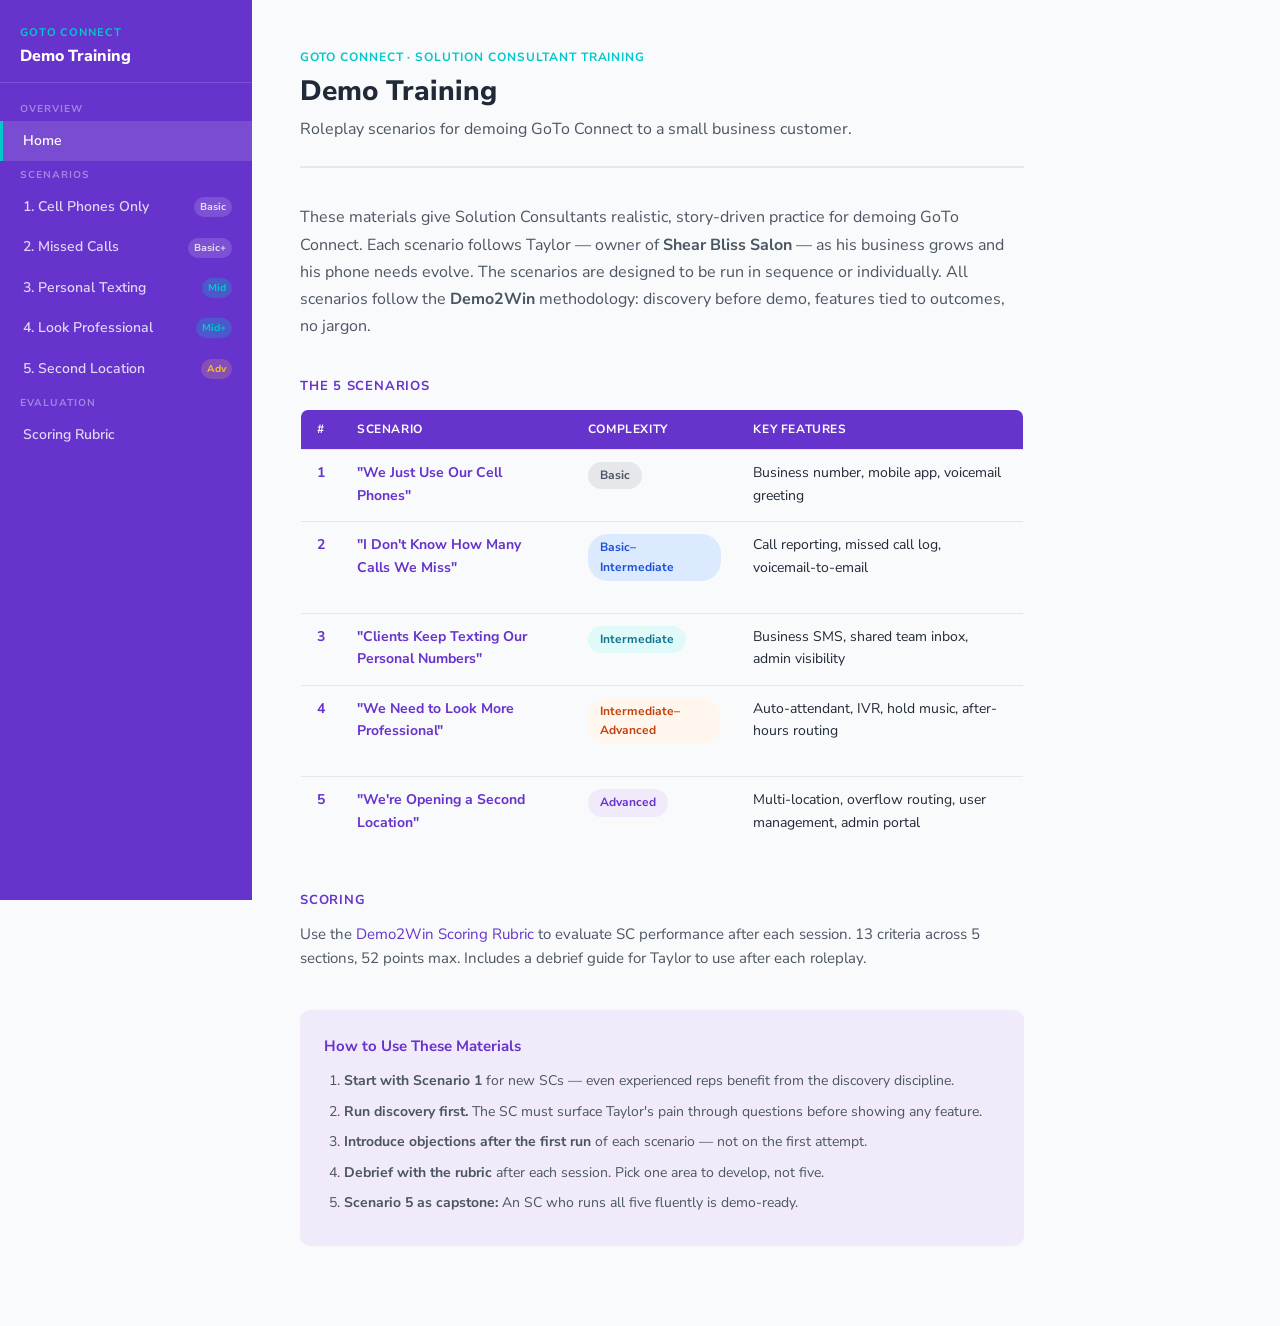
==== index.html @ 27333e6b "feat: build GitHub Pages site with all 5 scenarios and scoring rubric Pure static multi-page site: 7" ====
<!DOCTYPE html>
<html lang="en">
<head>
  <meta charset="UTF-8">
  <meta name="viewport" content="width=device-width, initial-scale=1.0">
  <title>Shear Bliss Demo Training</title>
  <link rel="icon" href="data:image/svg+xml,<svg xmlns='http://www.w3.org/2000/svg' viewBox='0 0 100 100'><text y='.9em' font-size='90'>✂️</text></svg>">
  <link rel="stylesheet" href="css/styles.css">
</head>
<body>
<div class="site-wrapper">

  <!-- SIDEBAR NAV — update in all 7 HTML files when changing -->
  <nav class="sidebar">
    <div class="sidebar-header">
      <div class="sidebar-logo">GoTo Connect</div>
      <div class="sidebar-title">Demo Training</div>
    </div>
    <div class="sidebar-nav">
      <span class="nav-section-label">Overview</span>
      <a href="index.html" class="nav-link active">Home</a>

      <span class="nav-section-label">Scenarios</span>
      <a href="scenario-1.html" class="nav-link">
        1. Cell Phones Only
        <span class="nav-badge badge-basic">Basic</span>
      </a>
      <a href="scenario-2.html" class="nav-link">
        2. Missed Calls
        <span class="nav-badge badge-basic">Basic+</span>
      </a>
      <a href="scenario-3.html" class="nav-link">
        3. Personal Texting
        <span class="nav-badge badge-intermediate">Mid</span>
      </a>
      <a href="scenario-4.html" class="nav-link">
        4. Look Professional
        <span class="nav-badge badge-intermediate">Mid+</span>
      </a>
      <a href="scenario-5.html" class="nav-link">
        5. Second Location
        <span class="nav-badge badge-advanced">Adv</span>
      </a>

      <span class="nav-section-label">Evaluation</span>
      <a href="rubric.html" class="nav-link">Scoring Rubric</a>
    </div>
  </nav>
  <!-- END SIDEBAR NAV -->

  <main class="main-content">
    <div class="page">

      <div class="page-header">
        <div class="page-eyebrow">GoTo Connect · Solution Consultant Training</div>
        <h1 class="page-title">Demo Training</h1>
        <p class="page-subtitle">Roleplay scenarios for demoing GoTo Connect to a small business customer.</p>
      </div>

      <p class="home-intro">
        These materials give Solution Consultants realistic, story-driven practice for demoing GoTo Connect.
        Each scenario follows Taylor — owner of <strong>Shear Bliss Salon</strong> — as his business grows and
        his phone needs evolve. The scenarios are designed to be run in sequence or individually.
        All scenarios follow the <strong>Demo2Win</strong> methodology: discovery before demo, features tied to outcomes,
        no jargon.
      </p>

      <div class="section">
        <div class="section-title">The 5 Scenarios</div>
        <table class="scenario-overview-table">
          <thead>
            <tr>
              <th>#</th>
              <th>Scenario</th>
              <th>Complexity</th>
              <th>Key Features</th>
            </tr>
          </thead>
          <tbody>
            <tr>
              <td><a href="scenario-1.html">1</a></td>
              <td><a href="scenario-1.html">"We Just Use Our Cell Phones"</a></td>
              <td><span class="complexity-badge complexity-basic">Basic</span></td>
              <td>Business number, mobile app, voicemail greeting</td>
            </tr>
            <tr>
              <td><a href="scenario-2.html">2</a></td>
              <td><a href="scenario-2.html">"I Don't Know How Many Calls We Miss"</a></td>
              <td><span class="complexity-badge complexity-basic-int">Basic–Intermediate</span></td>
              <td>Call reporting, missed call log, voicemail-to-email</td>
            </tr>
            <tr>
              <td><a href="scenario-3.html">3</a></td>
              <td><a href="scenario-3.html">"Clients Keep Texting Our Personal Numbers"</a></td>
              <td><span class="complexity-badge complexity-intermediate">Intermediate</span></td>
              <td>Business SMS, shared team inbox, admin visibility</td>
            </tr>
            <tr>
              <td><a href="scenario-4.html">4</a></td>
              <td><a href="scenario-4.html">"We Need to Look More Professional"</a></td>
              <td><span class="complexity-badge complexity-intermediate-adv">Intermediate–Advanced</span></td>
              <td>Auto-attendant, IVR, hold music, after-hours routing</td>
            </tr>
            <tr>
              <td><a href="scenario-5.html">5</a></td>
              <td><a href="scenario-5.html">"We're Opening a Second Location"</a></td>
              <td><span class="complexity-badge complexity-advanced">Advanced</span></td>
              <td>Multi-location, overflow routing, user management, admin portal</td>
            </tr>
          </tbody>
        </table>
      </div>

      <div class="section">
        <div class="section-title">Scoring</div>
        <p>
          Use the <a href="rubric.html">Demo2Win Scoring Rubric</a> to evaluate SC performance after each session.
          13 criteria across 5 sections, 52 points max. Includes a debrief guide for Taylor to use after each roleplay.
        </p>
      </div>

      <div class="how-to-use">
        <h3>How to Use These Materials</h3>
        <ol>
          <li><strong>Start with Scenario 1</strong> for new SCs — even experienced reps benefit from the discovery discipline.</li>
          <li><strong>Run discovery first.</strong> The SC must surface Taylor's pain through questions before showing any feature.</li>
          <li><strong>Introduce objections after the first run</strong> of each scenario — not on the first attempt.</li>
          <li><strong>Debrief with the rubric</strong> after each session. Pick one area to develop, not five.</li>
          <li><strong>Scenario 5 as capstone:</strong> An SC who runs all five fluently is demo-ready.</li>
        </ol>
      </div>

    </div>
  </main>
</div>
</body>
</html>
---- css/styles.css ----
/* ============================================================
   GoTo Connect Demo Training Site
   Brand: Purple #6633CC, Teal #00C8CB, Nunito Sans
   ============================================================ */

@import url('https://fonts.googleapis.com/css2?family=Nunito+Sans:wght@400;600;700;800&display=swap');

/* ── Variables ────────────────────────────────────────────── */
:root {
  --purple: #6633CC;
  --purple-dark: #4f22a8;
  --purple-light: #f0eafa;
  --teal: #00C8CB;
  --teal-light: #e0fafa;
  --gray-50: #f9fafb;
  --gray-100: #f3f4f6;
  --gray-200: #e5e7eb;
  --gray-400: #9ca3af;
  --gray-600: #4b5563;
  --gray-800: #1f2937;
  --white: #ffffff;
  --sidebar-width: 252px;
  --font: 'Nunito Sans', system-ui, sans-serif;
}

/* ── Reset ────────────────────────────────────────────────── */
*, *::before, *::after { box-sizing: border-box; margin: 0; padding: 0; }
html { font-size: 16px; }
body {
  font-family: var(--font);
  color: var(--gray-800);
  background: var(--gray-50);
  line-height: 1.6;
}
a { color: var(--purple); text-decoration: none; }
a:hover { text-decoration: underline; }

/* ── Layout ───────────────────────────────────────────────── */
.site-wrapper {
  display: flex;
  min-height: 100vh;
}

/* ── Sidebar ──────────────────────────────────────────────── */
.sidebar {
  width: var(--sidebar-width);
  min-width: var(--sidebar-width);
  background: var(--purple);
  display: flex;
  flex-direction: column;
  position: fixed;
  top: 0;
  left: 0;
  height: 100vh;
  overflow-y: auto;
  z-index: 100;
}

.sidebar-header {
  padding: 24px 20px 16px;
  border-bottom: 1px solid rgba(255,255,255,0.15);
}

.sidebar-logo {
  font-size: 11px;
  font-weight: 700;
  letter-spacing: 0.08em;
  text-transform: uppercase;
  color: var(--teal);
  margin-bottom: 4px;
}

.sidebar-title {
  font-size: 16px;
  font-weight: 800;
  color: var(--white);
  line-height: 1.3;
}

.sidebar-nav {
  padding: 12px 0;
  flex: 1;
}

.nav-section-label {
  font-size: 10px;
  font-weight: 700;
  letter-spacing: 0.1em;
  text-transform: uppercase;
  color: rgba(255,255,255,0.4);
  padding: 16px 20px 6px;
}

.nav-link {
  display: flex;
  align-items: center;
  gap: 10px;
  padding: 9px 20px;
  font-size: 14px;
  font-weight: 600;
  color: rgba(255,255,255,0.8);
  text-decoration: none;
  transition: background 0.15s, color 0.15s;
  border-left: 3px solid transparent;
}

.nav-link:hover {
  background: rgba(255,255,255,0.1);
  color: var(--white);
  text-decoration: none;
}

.nav-link.active {
  background: rgba(255,255,255,0.12);
  color: var(--white);
  border-left-color: var(--teal);
}

.nav-badge {
  font-size: 10px;
  font-weight: 700;
  padding: 2px 6px;
  border-radius: 10px;
  margin-left: auto;
  white-space: nowrap;
}

.badge-basic        { background: rgba(255,255,255,0.15); color: rgba(255,255,255,0.8); }
.badge-intermediate { background: rgba(0,200,203,0.25); color: var(--teal); }
.badge-advanced     { background: rgba(255,200,100,0.2); color: #fbbf24; }

/* ── Main Content ─────────────────────────────────────────── */
.main-content {
  margin-left: var(--sidebar-width);
  flex: 1;
  min-width: 0;
}

.page {
  max-width: 820px;
  padding: 48px 48px 80px;
}

/* ── Page Header ──────────────────────────────────────────── */
.page-header {
  margin-bottom: 36px;
  padding-bottom: 24px;
  border-bottom: 2px solid var(--gray-200);
}

.page-eyebrow {
  font-size: 12px;
  font-weight: 700;
  letter-spacing: 0.08em;
  text-transform: uppercase;
  color: var(--teal);
  margin-bottom: 8px;
}

.page-title {
  font-size: 28px;
  font-weight: 800;
  color: var(--gray-800);
  line-height: 1.2;
  margin-bottom: 8px;
}

.page-subtitle {
  font-size: 16px;
  color: var(--gray-600);
}

/* ── Complexity Badge ─────────────────────────────────────── */
.complexity-badge {
  display: inline-block;
  font-size: 12px;
  font-weight: 700;
  padding: 4px 12px;
  border-radius: 20px;
  margin-bottom: 20px;
}

.complexity-basic            { background: var(--gray-200); color: var(--gray-600); }
.complexity-basic-int        { background: #dbeafe; color: #1d4ed8; }
.complexity-intermediate     { background: var(--teal-light); color: #0e7490; }
.complexity-intermediate-adv { background: #fff7ed; color: #c2410c; }
.complexity-advanced         { background: var(--purple-light); color: var(--purple); }

/* ── Section Headings ─────────────────────────────────────── */
.section {
  margin-bottom: 40px;
}

.section-title {
  font-size: 13px;
  font-weight: 700;
  letter-spacing: 0.06em;
  text-transform: uppercase;
  color: var(--purple);
  margin-bottom: 12px;
}

.section p {
  font-size: 15px;
  color: var(--gray-600);
  margin-bottom: 12px;
}

/* ── Customer Profile Table ───────────────────────────────── */
.profile-table {
  width: 100%;
  border-collapse: collapse;
  font-size: 14px;
  border-radius: 8px;
  overflow: hidden;
  border: 1px solid var(--gray-200);
}

.profile-table td {
  padding: 10px 16px;
  border-bottom: 1px solid var(--gray-200);
  vertical-align: top;
}

.profile-table td:first-child {
  font-weight: 700;
  color: var(--gray-600);
  white-space: nowrap;
  width: 180px;
  background: var(--gray-50);
}

.profile-table td:last-child {
  color: var(--gray-800);
}

.profile-table tr:last-child td {
  border-bottom: none;
}

/* ── Pain Points Callout ──────────────────────────────────── */
.trainer-callout {
  background: #fffbeb;
  border-left: 4px solid #f59e0b;
  border-radius: 0 8px 8px 0;
  padding: 16px 20px;
  margin-bottom: 8px;
}

.trainer-callout-label {
  font-size: 11px;
  font-weight: 700;
  letter-spacing: 0.08em;
  text-transform: uppercase;
  color: #b45309;
  margin-bottom: 10px;
}

.trainer-callout ol,
.trainer-callout ul {
  margin-left: 20px;
  font-size: 14px;
  color: var(--gray-800);
}

.trainer-callout li {
  margin-bottom: 6px;
}

/* ── Dialogue / Chat Bubbles ──────────────────────────────── */
.dialogue {
  display: flex;
  flex-direction: column;
  gap: 12px;
}

.dialogue-note {
  font-size: 13px;
  font-style: italic;
  color: var(--gray-400);
  padding: 8px 12px;
  border-left: 3px solid var(--gray-200);
  margin-bottom: 8px;
}

.bubble-row {
  display: flex;
  flex-direction: column;
  max-width: 85%;
}

.bubble-row.sc {
  align-self: flex-start;
  align-items: flex-start;
}

.bubble-row.taylor {
  align-self: flex-end;
  align-items: flex-end;
}

.bubble-speaker {
  font-size: 11px;
  font-weight: 700;
  letter-spacing: 0.05em;
  text-transform: uppercase;
  margin-bottom: 4px;
  color: var(--gray-400);
}

.bubble-row.taylor .bubble-speaker {
  color: var(--purple);
}

.bubble {
  padding: 12px 16px;
  border-radius: 12px;
  font-size: 14px;
  line-height: 1.6;
}

.bubble-row.sc .bubble {
  background: var(--white);
  border: 1px solid var(--gray-200);
  border-radius: 2px 12px 12px 12px;
  color: var(--gray-800);
}

.bubble-row.taylor .bubble {
  background: var(--purple);
  border-radius: 12px 2px 12px 12px;
  color: var(--white);
}

.bubble em {
  opacity: 0.75;
  font-style: italic;
}

.dialogue-divider {
  text-align: center;
  font-size: 12px;
  font-style: italic;
  color: var(--gray-400);
  padding: 8px 0;
  border-top: 1px dashed var(--gray-200);
  border-bottom: 1px dashed var(--gray-200);
  margin: 4px 0;
}

/* ── Features Demoed List ─────────────────────────────────── */
.features-list {
  list-style: none;
  display: flex;
  flex-direction: column;
  gap: 10px;
}

.features-list li {
  display: flex;
  gap: 12px;
  font-size: 14px;
  align-items: flex-start;
}

.features-list li::before {
  content: '✓';
  color: var(--teal);
  font-weight: 800;
  font-size: 15px;
  flex-shrink: 0;
  margin-top: 1px;
}

.features-list strong {
  color: var(--gray-800);
}

.features-list span {
  color: var(--gray-600);
}

/* ── Trainer Notes ────────────────────────────────────────── */
.trainer-notes-box {
  background: var(--gray-100);
  border-radius: 10px;
  padding: 24px;
}

.trainer-notes-box h4 {
  font-size: 13px;
  font-weight: 700;
  text-transform: uppercase;
  letter-spacing: 0.05em;
  color: var(--gray-600);
  margin-bottom: 10px;
  margin-top: 20px;
}

.trainer-notes-box h4:first-child {
  margin-top: 0;
}

.trainer-notes-box ul {
  margin-left: 20px;
  font-size: 14px;
  color: var(--gray-600);
}

.trainer-notes-box li {
  margin-bottom: 6px;
}

/* ── Collapsible Objections ───────────────────────────────── */
.objections-list {
  display: flex;
  flex-direction: column;
  gap: 8px;
  margin-top: 12px;
}

details.objection {
  border: 1px solid var(--teal);
  border-radius: 8px;
  overflow: hidden;
}

details.objection summary {
  padding: 12px 16px;
  font-size: 14px;
  font-weight: 700;
  color: var(--gray-800);
  cursor: pointer;
  list-style: none;
  display: flex;
  align-items: center;
  gap: 8px;
  background: var(--teal-light);
  user-select: none;
}

details.objection summary::-webkit-details-marker { display: none; }

details.objection summary::before {
  content: '▶';
  font-size: 10px;
  color: var(--teal);
  transition: transform 0.2s;
  flex-shrink: 0;
}

details.objection[open] summary::before {
  transform: rotate(90deg);
}

details.objection summary span.obj-label {
  font-size: 11px;
  font-weight: 700;
  text-transform: uppercase;
  letter-spacing: 0.06em;
  color: #0e7490;
  margin-right: 4px;
}

.objection-body {
  padding: 16px;
  font-size: 14px;
  color: var(--gray-600);
  line-height: 1.6;
  border-top: 1px solid var(--teal);
  background: var(--white);
}

.objection-body .taylor-says {
  font-style: italic;
  color: var(--gray-800);
  margin-bottom: 10px;
  padding-left: 12px;
  border-left: 3px solid var(--purple);
}

.objection-body .response {
  color: var(--gray-600);
}

/* ── Rubric Styles ────────────────────────────────────────── */
.rubric-section {
  margin-bottom: 40px;
  padding-bottom: 40px;
  border-bottom: 1px solid var(--gray-200);
}

.rubric-section:last-of-type {
  border-bottom: none;
}

.rubric-principle {
  font-size: 13px;
  font-style: italic;
  color: var(--gray-600);
  margin-bottom: 20px;
  padding: 10px 14px;
  background: var(--purple-light);
  border-left: 3px solid var(--purple);
  border-radius: 0 6px 6px 0;
}

.criteria-block {
  margin-bottom: 28px;
}

.criteria-title {
  font-size: 16px;
  font-weight: 700;
  color: var(--gray-800);
  margin-bottom: 6px;
}

.criteria-desc {
  font-size: 14px;
  color: var(--gray-600);
  margin-bottom: 14px;
}

.behavior-table {
  width: 100%;
  border-collapse: collapse;
  font-size: 13px;
  border: 1px solid var(--gray-200);
  border-radius: 8px;
  overflow: hidden;
}

.behavior-table th {
  background: var(--gray-100);
  padding: 8px 14px;
  text-align: left;
  font-weight: 700;
  color: var(--gray-600);
  font-size: 12px;
  text-transform: uppercase;
  letter-spacing: 0.05em;
}

.behavior-table td {
  padding: 10px 14px;
  border-top: 1px solid var(--gray-200);
  vertical-align: top;
  color: var(--gray-600);
}

.behavior-table td:first-child {
  width: 60px;
  font-weight: 800;
  text-align: center;
  font-size: 16px;
}

.score-4 { color: #16a34a; }
.score-3 { color: #2563eb; }
.score-2 { color: #d97706; }
.score-1 { color: #dc2626; }

.score-field {
  display: inline-block;
  font-size: 13px;
  font-weight: 700;
  color: var(--gray-400);
  margin-top: 10px;
}

.summary-table {
  width: 100%;
  border-collapse: collapse;
  font-size: 14px;
  border: 1px solid var(--gray-200);
  border-radius: 8px;
  overflow: hidden;
}

.summary-table th {
  background: var(--purple);
  color: var(--white);
  padding: 10px 16px;
  text-align: left;
  font-size: 12px;
  font-weight: 700;
  text-transform: uppercase;
  letter-spacing: 0.05em;
}

.summary-table td {
  padding: 10px 16px;
  border-top: 1px solid var(--gray-200);
  vertical-align: top;
}

.summary-table td:first-child {
  font-weight: 700;
  color: var(--purple);
}

.summary-table td:last-child {
  text-align: right;
  color: var(--gray-400);
  font-weight: 700;
}

.summary-table tr.total-row td {
  background: var(--gray-100);
  font-weight: 800;
  color: var(--gray-800);
  font-size: 15px;
}

.bands-table {
  width: 100%;
  border-collapse: collapse;
  font-size: 14px;
  border: 1px solid var(--gray-200);
  border-radius: 8px;
  overflow: hidden;
  margin-bottom: 16px;
}

.bands-table th {
  background: var(--gray-100);
  padding: 8px 16px;
  text-align: left;
  font-weight: 700;
  font-size: 12px;
  text-transform: uppercase;
  letter-spacing: 0.05em;
  color: var(--gray-600);
}

.bands-table td {
  padding: 10px 16px;
  border-top: 1px solid var(--gray-200);
}

.band-demo-ready   { color: #16a34a; font-weight: 700; }
.band-developing   { color: #2563eb; font-weight: 700; }
.band-building     { color: #d97706; font-weight: 700; }
.band-foundational { color: #dc2626; font-weight: 700; }

.debrief-step {
  display: flex;
  gap: 16px;
  margin-bottom: 20px;
  align-items: flex-start;
}

.debrief-number {
  width: 32px;
  height: 32px;
  min-width: 32px;
  background: var(--purple);
  color: var(--white);
  border-radius: 50%;
  display: flex;
  align-items: center;
  justify-content: center;
  font-weight: 800;
  font-size: 14px;
  margin-top: 2px;
}

.debrief-step-content h4 {
  font-size: 15px;
  font-weight: 700;
  color: var(--gray-800);
  margin-bottom: 4px;
}

.debrief-step-content p {
  font-size: 14px;
  color: var(--gray-600);
  margin: 0;
}

.debrief-step-content blockquote {
  font-style: italic;
  color: var(--gray-600);
  padding-left: 12px;
  border-left: 3px solid var(--gray-200);
  margin-top: 6px;
  font-size: 13px;
}

/* ── Home Page ────────────────────────────────────────────── */
.home-intro {
  font-size: 16px;
  color: var(--gray-600);
  line-height: 1.7;
  margin-bottom: 36px;
}

.scenario-overview-table {
  width: 100%;
  border-collapse: collapse;
  font-size: 14px;
  border: 1px solid var(--gray-200);
  border-radius: 8px;
  overflow: hidden;
}

.scenario-overview-table th {
  background: var(--purple);
  color: var(--white);
  padding: 10px 16px;
  text-align: left;
  font-size: 12px;
  font-weight: 700;
  text-transform: uppercase;
  letter-spacing: 0.05em;
}

.scenario-overview-table td {
  padding: 12px 16px;
  border-top: 1px solid var(--gray-200);
  vertical-align: top;
}

.scenario-overview-table tr:hover td {
  background: var(--gray-50);
}

.scenario-overview-table td:first-child {
  font-weight: 700;
  color: var(--purple);
}

.scenario-overview-table td a {
  color: var(--purple);
  font-weight: 700;
}

.how-to-use {
  background: var(--purple-light);
  border-radius: 10px;
  padding: 24px;
  margin-top: 36px;
}

.how-to-use h3 {
  font-size: 15px;
  font-weight: 700;
  color: var(--purple);
  margin-bottom: 12px;
}

.how-to-use ol {
  margin-left: 20px;
  font-size: 14px;
  color: var(--gray-600);
}

.how-to-use li {
  margin-bottom: 8px;
}

/* ── Mobile ───────────────────────────────────────────────── */
@media (max-width: 768px) {
  .sidebar {
    position: static;
    width: 100%;
    height: auto;
    flex-direction: row;
    flex-wrap: wrap;
  }

  .sidebar-header {
    padding: 12px 16px;
    border-bottom: none;
    border-right: 1px solid rgba(255,255,255,0.15);
  }

  .sidebar-nav {
    display: flex;
    flex-direction: row;
    flex-wrap: wrap;
    padding: 8px;
    gap: 2px;
  }

  .nav-section-label { display: none; }

  .nav-link {
    padding: 6px 10px;
    font-size: 12px;
    border-left: none;
    border-bottom: 3px solid transparent;
    border-radius: 4px;
  }

  .nav-link.active {
    border-left: none;
    border-bottom-color: var(--teal);
    background: rgba(255,255,255,0.12);
  }

  .nav-badge { display: none; }

  .main-content {
    margin-left: 0;
  }

  .site-wrapper {
    flex-direction: column;
  }

  .page {
    padding: 24px 20px 60px;
  }

  .bubble-row {
    max-width: 95%;
  }

  .behavior-table td:first-child {
    width: 40px;
  }
}
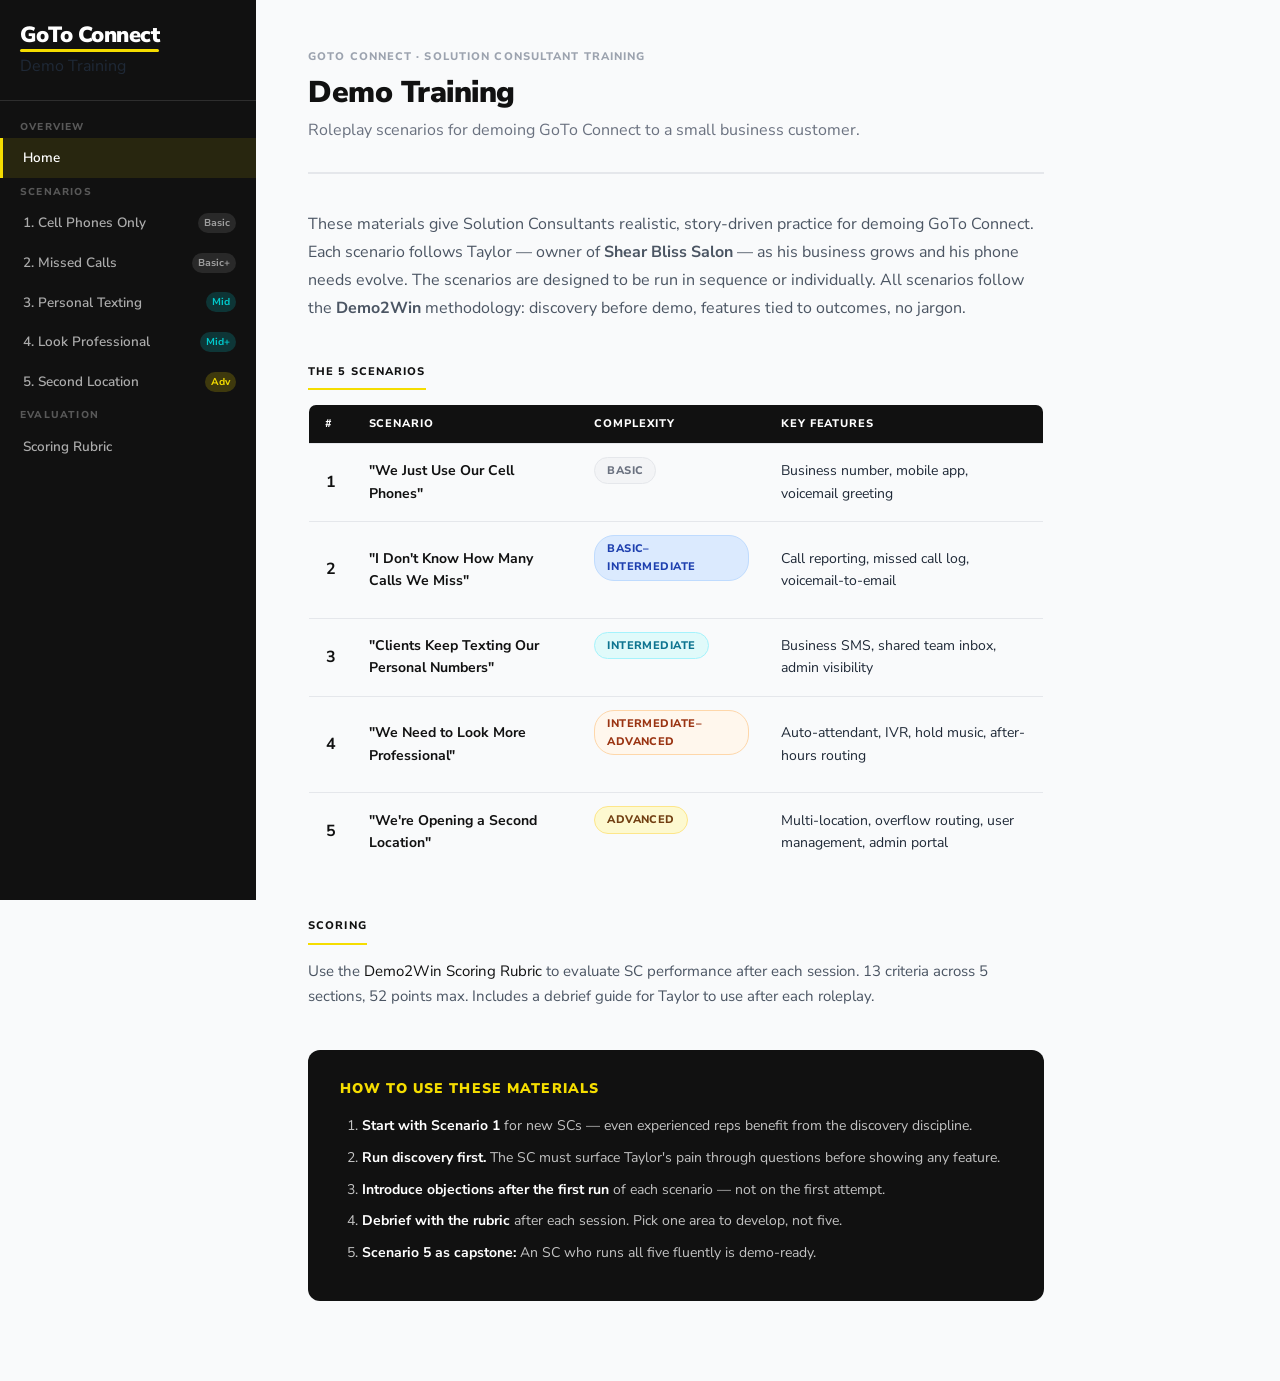
==== commit b0784471: "chore: add cache-busting query string to stylesheet link Forces browsers and CDN to fetch updated CS" ====
--- a/index.html
+++ b/index.html
@@ -5,7 +5,7 @@
   <meta name="viewport" content="width=device-width, initial-scale=1.0">
   <title>Shear Bliss Demo Training</title>
   <link rel="icon" href="data:image/svg+xml,<svg xmlns='http://www.w3.org/2000/svg' viewBox='0 0 100 100'><text y='.9em' font-size='90'>✂️</text></svg>">
-  <link rel="stylesheet" href="css/styles.css">
+  <link rel="stylesheet" href="css/styles.css?v=2">
 </head>
 <body>
 <div class="site-wrapper">
--- a/css/styles.css
+++ b/css/styles.css
@@ -1,25 +1,30 @@
 /* ============================================================
    GoTo Connect Demo Training Site
-   Brand: Purple #6633CC, Teal #00C8CB, Nunito Sans
+   Brand: GoTo current brand — black, white, yellow #F5DD00
+   Font: Nunito Sans (GoTo rebrand typeface)
    ============================================================ */
 
-@import url('https://fonts.googleapis.com/css2?family=Nunito+Sans:wght@400;600;700;800&display=swap');
+@import url('https://fonts.googleapis.com/css2?family=Nunito+Sans:ital,opsz,wght@0,6..12,400;0,6..12,600;0,6..12,700;0,6..12,800;0,6..12,900;1,6..12,400;1,6..12,600&display=swap');
 
 /* ── Variables ────────────────────────────────────────────── */
 :root {
-  --purple: #6633CC;
-  --purple-dark: #4f22a8;
-  --purple-light: #f0eafa;
-  --teal: #00C8CB;
-  --teal-light: #e0fafa;
-  --gray-50: #f9fafb;
-  --gray-100: #f3f4f6;
-  --gray-200: #e5e7eb;
-  --gray-400: #9ca3af;
-  --gray-600: #4b5563;
-  --gray-800: #1f2937;
-  --white: #ffffff;
-  --sidebar-width: 252px;
+  --black:        #111111;
+  --black-soft:   #1e1e1e;
+  --black-border: #2e2e2e;
+  --yellow:       #F5DD00;
+  --yellow-dark:  #d4be00;
+  --yellow-pale:  #fdf9d0;
+  --white:        #ffffff;
+  --gray-50:      #f9fafb;
+  --gray-100:     #f3f4f6;
+  --gray-200:     #e5e7eb;
+  --gray-400:     #9ca3af;
+  --gray-500:     #6b7280;
+  --gray-600:     #4b5563;
+  --gray-800:     #1f2937;
+  --teal:         #00C8CB;
+  --teal-light:   #e0fafa;
+  --sidebar-width: 256px;
   --font: 'Nunito Sans', system-ui, sans-serif;
 }
 
@@ -32,7 +37,7 @@
   background: var(--gray-50);
   line-height: 1.6;
 }
-a { color: var(--purple); text-decoration: none; }
+a { color: var(--black); text-decoration: none; }
 a:hover { text-decoration: underline; }
 
 /* ── Layout ───────────────────────────────────────────────── */
@@ -45,7 +50,7 @@
 .sidebar {
   width: var(--sidebar-width);
   min-width: var(--sidebar-width);
-  background: var(--purple);
+  background: var(--black);
   display: flex;
   flex-direction: column;
   position: fixed;
@@ -57,38 +62,53 @@
 }
 
 .sidebar-header {
-  padding: 24px 20px 16px;
-  border-bottom: 1px solid rgba(255,255,255,0.15);
+  padding: 24px 20px 20px;
+  border-bottom: 1px solid var(--black-border);
 }
 
 .sidebar-logo {
-  font-size: 11px;
-  font-weight: 700;
-  letter-spacing: 0.08em;
-  text-transform: uppercase;
-  color: var(--teal);
-  margin-bottom: 4px;
-}
-
-.sidebar-title {
-  font-size: 16px;
-  font-weight: 800;
+  display: inline-block;
+  font-size: 22px;
+  font-weight: 900;
   color: var(--white);
-  line-height: 1.3;
+  letter-spacing: -0.5px;
+  line-height: 1;
+  margin-bottom: 2px;
+  position: relative;
+}
+
+/* Yellow underline accent mimicking GoTo logo */
+.sidebar-logo::after {
+  content: '';
+  display: block;
+  height: 3px;
+  width: 100%;
+  background: var(--yellow);
+  border-radius: 2px;
+  margin-top: 3px;
+}
+
+.sidebar-subtitle {
+  font-size: 12px;
+  font-weight: 600;
+  color: rgba(255,255,255,0.45);
+  letter-spacing: 0.04em;
+  text-transform: uppercase;
+  margin-top: 10px;
 }
 
 .sidebar-nav {
-  padding: 12px 0;
+  padding: 12px 0 20px;
   flex: 1;
 }
 
 .nav-section-label {
   font-size: 10px;
-  font-weight: 700;
-  letter-spacing: 0.1em;
-  text-transform: uppercase;
-  color: rgba(255,255,255,0.4);
-  padding: 16px 20px 6px;
+  font-weight: 800;
+  letter-spacing: 0.12em;
+  text-transform: uppercase;
+  color: rgba(255,255,255,0.3);
+  padding: 18px 20px 6px;
 }
 
 .nav-link {
@@ -96,24 +116,24 @@
   align-items: center;
   gap: 10px;
   padding: 9px 20px;
-  font-size: 14px;
+  font-size: 13.5px;
   font-weight: 600;
-  color: rgba(255,255,255,0.8);
+  color: rgba(255,255,255,0.65);
   text-decoration: none;
-  transition: background 0.15s, color 0.15s;
+  transition: background 0.12s, color 0.12s;
   border-left: 3px solid transparent;
 }
 
 .nav-link:hover {
-  background: rgba(255,255,255,0.1);
+  background: rgba(255,255,255,0.06);
   color: var(--white);
   text-decoration: none;
 }
 
 .nav-link.active {
-  background: rgba(255,255,255,0.12);
+  background: rgba(245,221,0,0.1);
   color: var(--white);
-  border-left-color: var(--teal);
+  border-left-color: var(--yellow);
 }
 
 .nav-badge {
@@ -125,9 +145,9 @@
   white-space: nowrap;
 }
 
-.badge-basic        { background: rgba(255,255,255,0.15); color: rgba(255,255,255,0.8); }
-.badge-intermediate { background: rgba(0,200,203,0.25); color: var(--teal); }
-.badge-advanced     { background: rgba(255,200,100,0.2); color: #fbbf24; }
+.badge-basic        { background: rgba(255,255,255,0.1); color: rgba(255,255,255,0.55); }
+.badge-intermediate { background: rgba(0,200,203,0.2); color: var(--teal); }
+.badge-advanced     { background: rgba(245,221,0,0.2); color: var(--yellow); }
 
 /* ── Main Content ─────────────────────────────────────────── */
 .main-content {
@@ -137,54 +157,58 @@
 }
 
 .page {
-  max-width: 820px;
-  padding: 48px 48px 80px;
+  max-width: 840px;
+  padding: 48px 52px 80px;
 }
 
 /* ── Page Header ──────────────────────────────────────────── */
 .page-header {
   margin-bottom: 36px;
-  padding-bottom: 24px;
+  padding-bottom: 28px;
   border-bottom: 2px solid var(--gray-200);
 }
 
 .page-eyebrow {
-  font-size: 12px;
-  font-weight: 700;
-  letter-spacing: 0.08em;
-  text-transform: uppercase;
-  color: var(--teal);
-  margin-bottom: 8px;
+  font-size: 11px;
+  font-weight: 800;
+  letter-spacing: 0.1em;
+  text-transform: uppercase;
+  color: var(--gray-400);
+  margin-bottom: 10px;
 }
 
 .page-title {
-  font-size: 28px;
-  font-weight: 800;
-  color: var(--gray-800);
-  line-height: 1.2;
+  font-size: 30px;
+  font-weight: 900;
+  color: var(--black);
+  line-height: 1.15;
+  letter-spacing: -0.5px;
   margin-bottom: 8px;
 }
 
 .page-subtitle {
   font-size: 16px;
-  color: var(--gray-600);
+  color: var(--gray-500);
+  font-weight: 400;
 }
 
 /* ── Complexity Badge ─────────────────────────────────────── */
 .complexity-badge {
   display: inline-block;
-  font-size: 12px;
-  font-weight: 700;
+  font-size: 11px;
+  font-weight: 800;
   padding: 4px 12px;
   border-radius: 20px;
-  margin-bottom: 20px;
-}
-
-.complexity-basic            { background: var(--gray-200); color: var(--gray-600); }
-.complexity-basic-int        { background: #dbeafe; color: #1d4ed8; }
-.complexity-intermediate     { background: var(--teal-light); color: #0e7490; }
-.complexity-intermediate-adv { background: #fff7ed; color: #c2410c; }
-.complexity-advanced         { background: var(--purple-light); color: var(--purple); }
+  margin-bottom: 24px;
+  letter-spacing: 0.04em;
+  text-transform: uppercase;
+}
+
+.complexity-basic            { background: var(--gray-100); color: var(--gray-500); border: 1px solid var(--gray-200); }
+.complexity-basic-int        { background: #dbeafe; color: #1e40af; border: 1px solid #bfdbfe; }
+.complexity-intermediate     { background: var(--teal-light); color: #0e7490; border: 1px solid #a5f3fc; }
+.complexity-intermediate-adv { background: #fff7ed; color: #9a3412; border: 1px solid #fed7aa; }
+.complexity-advanced         { background: var(--yellow-pale); color: #713f12; border: 1px solid #fde68a; }
 
 /* ── Section Headings ─────────────────────────────────────── */
 .section {
@@ -192,18 +216,22 @@
 }
 
 .section-title {
-  font-size: 13px;
-  font-weight: 700;
-  letter-spacing: 0.06em;
-  text-transform: uppercase;
-  color: var(--purple);
-  margin-bottom: 12px;
+  font-size: 11px;
+  font-weight: 800;
+  letter-spacing: 0.1em;
+  text-transform: uppercase;
+  color: var(--black);
+  margin-bottom: 14px;
+  padding-bottom: 8px;
+  border-bottom: 2px solid var(--yellow);
+  display: inline-block;
 }
 
 .section p {
   font-size: 15px;
   color: var(--gray-600);
   margin-bottom: 12px;
+  line-height: 1.7;
 }
 
 /* ── Customer Profile Table ───────────────────────────────── */
@@ -217,17 +245,20 @@
 }
 
 .profile-table td {
-  padding: 10px 16px;
+  padding: 11px 16px;
   border-bottom: 1px solid var(--gray-200);
   vertical-align: top;
 }
 
 .profile-table td:first-child {
   font-weight: 700;
-  color: var(--gray-600);
+  color: var(--gray-500);
   white-space: nowrap;
   width: 180px;
   background: var(--gray-50);
+  font-size: 13px;
+  text-transform: uppercase;
+  letter-spacing: 0.04em;
 }
 
 .profile-table td:last-child {
@@ -241,19 +272,19 @@
 /* ── Pain Points Callout ──────────────────────────────────── */
 .trainer-callout {
   background: #fffbeb;
+  border: 1px solid #fde68a;
   border-left: 4px solid #f59e0b;
   border-radius: 0 8px 8px 0;
   padding: 16px 20px;
-  margin-bottom: 8px;
 }
 
 .trainer-callout-label {
   font-size: 11px;
-  font-weight: 700;
+  font-weight: 800;
   letter-spacing: 0.08em;
   text-transform: uppercase;
-  color: #b45309;
-  margin-bottom: 10px;
+  color: #92400e;
+  margin-bottom: 12px;
 }
 
 .trainer-callout ol,
@@ -261,6 +292,7 @@
   margin-left: 20px;
   font-size: 14px;
   color: var(--gray-800);
+  line-height: 1.7;
 }
 
 .trainer-callout li {
@@ -272,21 +304,27 @@
   display: flex;
   flex-direction: column;
   gap: 12px;
+  background: var(--gray-50);
+  border: 1px solid var(--gray-200);
+  border-radius: 12px;
+  padding: 24px;
 }
 
 .dialogue-note {
   font-size: 13px;
   font-style: italic;
   color: var(--gray-400);
-  padding: 8px 12px;
-  border-left: 3px solid var(--gray-200);
-  margin-bottom: 8px;
+  padding: 10px 14px;
+  border: 1px dashed var(--gray-200);
+  border-radius: 6px;
+  margin-bottom: 4px;
+  background: var(--white);
 }
 
 .bubble-row {
   display: flex;
   flex-direction: column;
-  max-width: 85%;
+  max-width: 82%;
 }
 
 .bubble-row.sc {
@@ -300,23 +338,22 @@
 }
 
 .bubble-speaker {
-  font-size: 11px;
-  font-weight: 700;
-  letter-spacing: 0.05em;
-  text-transform: uppercase;
-  margin-bottom: 4px;
+  font-size: 10px;
+  font-weight: 800;
+  letter-spacing: 0.1em;
+  text-transform: uppercase;
+  margin-bottom: 5px;
   color: var(--gray-400);
 }
 
 .bubble-row.taylor .bubble-speaker {
-  color: var(--purple);
+  color: var(--black);
 }
 
 .bubble {
   padding: 12px 16px;
-  border-radius: 12px;
-  font-size: 14px;
-  line-height: 1.6;
+  font-size: 14px;
+  line-height: 1.65;
 }
 
 .bubble-row.sc .bubble {
@@ -327,13 +364,13 @@
 }
 
 .bubble-row.taylor .bubble {
-  background: var(--purple);
+  background: var(--black);
   border-radius: 12px 2px 12px 12px;
   color: var(--white);
 }
 
 .bubble em {
-  opacity: 0.75;
+  opacity: 0.65;
   font-style: italic;
 }
 
@@ -342,7 +379,7 @@
   font-size: 12px;
   font-style: italic;
   color: var(--gray-400);
-  padding: 8px 0;
+  padding: 6px 0;
   border-top: 1px dashed var(--gray-200);
   border-bottom: 1px dashed var(--gray-200);
   margin: 4px 0;
@@ -361,40 +398,53 @@
   gap: 12px;
   font-size: 14px;
   align-items: flex-start;
+  padding: 10px 14px;
+  background: var(--white);
+  border: 1px solid var(--gray-200);
+  border-radius: 8px;
 }
 
 .features-list li::before {
   content: '✓';
-  color: var(--teal);
-  font-weight: 800;
-  font-size: 15px;
+  color: var(--black);
+  font-weight: 900;
+  font-size: 13px;
   flex-shrink: 0;
-  margin-top: 1px;
+  background: var(--yellow);
+  width: 22px;
+  height: 22px;
+  border-radius: 50%;
+  display: flex;
+  align-items: center;
+  justify-content: center;
+  margin-top: 0px;
 }
 
 .features-list strong {
-  color: var(--gray-800);
+  color: var(--black);
+  font-weight: 700;
 }
 
 .features-list span {
-  color: var(--gray-600);
+  color: var(--gray-500);
 }
 
 /* ── Trainer Notes ────────────────────────────────────────── */
 .trainer-notes-box {
   background: var(--gray-100);
+  border: 1px solid var(--gray-200);
   border-radius: 10px;
   padding: 24px;
 }
 
 .trainer-notes-box h4 {
-  font-size: 13px;
-  font-weight: 700;
-  text-transform: uppercase;
-  letter-spacing: 0.05em;
-  color: var(--gray-600);
+  font-size: 11px;
+  font-weight: 800;
+  text-transform: uppercase;
+  letter-spacing: 0.08em;
+  color: var(--black);
   margin-bottom: 10px;
-  margin-top: 20px;
+  margin-top: 22px;
 }
 
 .trainer-notes-box h4:first-child {
@@ -405,6 +455,7 @@
   margin-left: 20px;
   font-size: 14px;
   color: var(--gray-600);
+  line-height: 1.7;
 }
 
 .trainer-notes-box li {
@@ -420,9 +471,10 @@
 }
 
 details.objection {
-  border: 1px solid var(--teal);
+  border: 1px solid var(--gray-200);
   border-radius: 8px;
   overflow: hidden;
+  background: var(--white);
 }
 
 details.objection summary {
@@ -434,17 +486,21 @@
   list-style: none;
   display: flex;
   align-items: center;
-  gap: 8px;
-  background: var(--teal-light);
+  gap: 10px;
   user-select: none;
+  transition: background 0.12s;
+}
+
+details.objection summary:hover {
+  background: var(--gray-50);
 }
 
 details.objection summary::-webkit-details-marker { display: none; }
 
 details.objection summary::before {
   content: '▶';
-  font-size: 10px;
-  color: var(--teal);
+  font-size: 9px;
+  color: var(--gray-400);
   transition: transform 0.2s;
   flex-shrink: 0;
 }
@@ -453,30 +509,37 @@
   transform: rotate(90deg);
 }
 
+details.objection[open] summary {
+  background: var(--yellow-pale);
+  border-bottom: 1px solid var(--gray-200);
+}
+
 details.objection summary span.obj-label {
-  font-size: 11px;
-  font-weight: 700;
-  text-transform: uppercase;
-  letter-spacing: 0.06em;
-  color: #0e7490;
-  margin-right: 4px;
+  font-size: 10px;
+  font-weight: 800;
+  text-transform: uppercase;
+  letter-spacing: 0.08em;
+  color: var(--gray-400);
+  background: var(--gray-100);
+  padding: 2px 7px;
+  border-radius: 4px;
 }
 
 .objection-body {
   padding: 16px;
   font-size: 14px;
   color: var(--gray-600);
-  line-height: 1.6;
-  border-top: 1px solid var(--teal);
-  background: var(--white);
+  line-height: 1.65;
 }
 
 .objection-body .taylor-says {
   font-style: italic;
   color: var(--gray-800);
-  margin-bottom: 10px;
-  padding-left: 12px;
-  border-left: 3px solid var(--purple);
+  margin-bottom: 12px;
+  padding: 10px 14px;
+  background: var(--gray-50);
+  border-left: 3px solid var(--black);
+  border-radius: 0 6px 6px 0;
 }
 
 .objection-body .response {
@@ -485,7 +548,7 @@
 
 /* ── Rubric Styles ────────────────────────────────────────── */
 .rubric-section {
-  margin-bottom: 40px;
+  margin-bottom: 48px;
   padding-bottom: 40px;
   border-bottom: 1px solid var(--gray-200);
 }
@@ -498,28 +561,31 @@
   font-size: 13px;
   font-style: italic;
   color: var(--gray-600);
-  margin-bottom: 20px;
-  padding: 10px 14px;
-  background: var(--purple-light);
-  border-left: 3px solid var(--purple);
+  margin-bottom: 24px;
+  padding: 12px 16px;
+  background: var(--yellow-pale);
+  border-left: 3px solid var(--yellow);
   border-radius: 0 6px 6px 0;
+  line-height: 1.6;
 }
 
 .criteria-block {
-  margin-bottom: 28px;
+  margin-bottom: 32px;
 }
 
 .criteria-title {
   font-size: 16px;
-  font-weight: 700;
-  color: var(--gray-800);
+  font-weight: 800;
+  color: var(--black);
   margin-bottom: 6px;
+  letter-spacing: -0.2px;
 }
 
 .criteria-desc {
   font-size: 14px;
-  color: var(--gray-600);
+  color: var(--gray-500);
   margin-bottom: 14px;
+  line-height: 1.65;
 }
 
 .behavior-table {
@@ -532,14 +598,14 @@
 }
 
 .behavior-table th {
-  background: var(--gray-100);
-  padding: 8px 14px;
+  background: var(--black);
+  color: var(--white);
+  padding: 9px 14px;
   text-align: left;
   font-weight: 700;
-  color: var(--gray-600);
-  font-size: 12px;
-  text-transform: uppercase;
-  letter-spacing: 0.05em;
+  font-size: 11px;
+  text-transform: uppercase;
+  letter-spacing: 0.07em;
 }
 
 .behavior-table td {
@@ -547,13 +613,23 @@
   border-top: 1px solid var(--gray-200);
   vertical-align: top;
   color: var(--gray-600);
+  line-height: 1.55;
 }
 
 .behavior-table td:first-child {
-  width: 60px;
-  font-weight: 800;
+  width: 52px;
+  font-weight: 900;
   text-align: center;
-  font-size: 16px;
+  font-size: 17px;
+  background: var(--gray-50);
+}
+
+.behavior-table tr:hover td {
+  background: var(--gray-50);
+}
+
+.behavior-table tr:hover td:first-child {
+  background: var(--gray-100);
 }
 
 .score-4 { color: #16a34a; }
@@ -564,9 +640,13 @@
 .score-field {
   display: inline-block;
   font-size: 13px;
-  font-weight: 700;
+  font-weight: 600;
   color: var(--gray-400);
-  margin-top: 10px;
+  margin-top: 12px;
+  background: var(--gray-100);
+  padding: 6px 12px;
+  border-radius: 6px;
+  border: 1px solid var(--gray-200);
 }
 
 .summary-table {
@@ -579,14 +659,14 @@
 }
 
 .summary-table th {
-  background: var(--purple);
+  background: var(--black);
   color: var(--white);
   padding: 10px 16px;
   text-align: left;
-  font-size: 12px;
-  font-weight: 700;
-  text-transform: uppercase;
-  letter-spacing: 0.05em;
+  font-size: 11px;
+  font-weight: 800;
+  text-transform: uppercase;
+  letter-spacing: 0.08em;
 }
 
 .summary-table td {
@@ -597,20 +677,23 @@
 
 .summary-table td:first-child {
   font-weight: 700;
-  color: var(--purple);
+  color: var(--black);
+  font-size: 13px;
 }
 
 .summary-table td:last-child {
   text-align: right;
   color: var(--gray-400);
   font-weight: 700;
+  font-variant-numeric: tabular-nums;
 }
 
 .summary-table tr.total-row td {
-  background: var(--gray-100);
-  font-weight: 800;
-  color: var(--gray-800);
+  background: var(--yellow-pale);
+  font-weight: 900;
+  color: var(--black);
   font-size: 15px;
+  border-top: 2px solid var(--yellow);
 }
 
 .bands-table {
@@ -627,72 +710,78 @@
   background: var(--gray-100);
   padding: 8px 16px;
   text-align: left;
-  font-weight: 700;
-  font-size: 12px;
-  text-transform: uppercase;
-  letter-spacing: 0.05em;
+  font-weight: 800;
+  font-size: 11px;
+  text-transform: uppercase;
+  letter-spacing: 0.07em;
+  color: var(--gray-500);
+}
+
+.bands-table td {
+  padding: 11px 16px;
+  border-top: 1px solid var(--gray-200);
   color: var(--gray-600);
 }
 
-.bands-table td {
-  padding: 10px 16px;
-  border-top: 1px solid var(--gray-200);
-}
-
-.band-demo-ready   { color: #16a34a; font-weight: 700; }
-.band-developing   { color: #2563eb; font-weight: 700; }
-.band-building     { color: #d97706; font-weight: 700; }
-.band-foundational { color: #dc2626; font-weight: 700; }
+.band-demo-ready   { color: #16a34a; font-weight: 800; }
+.band-developing   { color: #2563eb; font-weight: 800; }
+.band-building     { color: #d97706; font-weight: 800; }
+.band-foundational { color: #dc2626; font-weight: 800; }
 
 .debrief-step {
   display: flex;
   gap: 16px;
-  margin-bottom: 20px;
+  margin-bottom: 24px;
   align-items: flex-start;
 }
 
 .debrief-number {
-  width: 32px;
-  height: 32px;
-  min-width: 32px;
-  background: var(--purple);
-  color: var(--white);
+  width: 34px;
+  height: 34px;
+  min-width: 34px;
+  background: var(--yellow);
+  color: var(--black);
   border-radius: 50%;
   display: flex;
   align-items: center;
   justify-content: center;
-  font-weight: 800;
-  font-size: 14px;
+  font-weight: 900;
+  font-size: 15px;
   margin-top: 2px;
+  flex-shrink: 0;
 }
 
 .debrief-step-content h4 {
   font-size: 15px;
-  font-weight: 700;
-  color: var(--gray-800);
-  margin-bottom: 4px;
+  font-weight: 800;
+  color: var(--black);
+  margin-bottom: 6px;
 }
 
 .debrief-step-content p {
   font-size: 14px;
   color: var(--gray-600);
   margin: 0;
+  line-height: 1.65;
 }
 
 .debrief-step-content blockquote {
   font-style: italic;
   color: var(--gray-600);
-  padding-left: 12px;
-  border-left: 3px solid var(--gray-200);
-  margin-top: 6px;
+  padding: 10px 14px;
+  background: var(--yellow-pale);
+  border-left: 3px solid var(--yellow);
+  border-radius: 0 6px 6px 0;
+  margin-top: 8px;
   font-size: 13px;
+  line-height: 1.65;
 }
 
 /* ── Home Page ────────────────────────────────────────────── */
 .home-intro {
   font-size: 16px;
   color: var(--gray-600);
-  line-height: 1.7;
+  line-height: 1.75;
   margin-bottom: 36px;
 }
 
@@ -706,58 +795,74 @@
 }
 
 .scenario-overview-table th {
-  background: var(--purple);
+  background: var(--black);
   color: var(--white);
   padding: 10px 16px;
   text-align: left;
-  font-size: 12px;
+  font-size: 11px;
+  font-weight: 800;
+  text-transform: uppercase;
+  letter-spacing: 0.08em;
+}
+
+.scenario-overview-table td {
+  padding: 13px 16px;
+  border-top: 1px solid var(--gray-200);
+  vertical-align: middle;
+}
+
+.scenario-overview-table tr:hover td {
+  background: var(--yellow-pale);
+}
+
+.scenario-overview-table td:first-child {
+  font-weight: 800;
+  color: var(--black);
+  font-size: 16px;
+  width: 44px;
+  text-align: center;
+}
+
+.scenario-overview-table td a {
+  color: var(--black);
   font-weight: 700;
-  text-transform: uppercase;
-  letter-spacing: 0.05em;
-}
-
-.scenario-overview-table td {
-  padding: 12px 16px;
-  border-top: 1px solid var(--gray-200);
-  vertical-align: top;
-}
-
-.scenario-overview-table tr:hover td {
-  background: var(--gray-50);
-}
-
-.scenario-overview-table td:first-child {
-  font-weight: 700;
-  color: var(--purple);
-}
-
-.scenario-overview-table td a {
-  color: var(--purple);
-  font-weight: 700;
+}
+
+.scenario-overview-table td a:hover {
+  color: var(--black);
+  text-decoration: underline;
 }
 
 .how-to-use {
-  background: var(--purple-light);
-  border-radius: 10px;
-  padding: 24px;
-  margin-top: 36px;
+  background: var(--black);
+  border-radius: 12px;
+  padding: 28px 32px;
+  margin-top: 40px;
+  color: var(--white);
 }
 
 .how-to-use h3 {
-  font-size: 15px;
-  font-weight: 700;
-  color: var(--purple);
-  margin-bottom: 12px;
+  font-size: 14px;
+  font-weight: 900;
+  color: var(--yellow);
+  margin-bottom: 14px;
+  text-transform: uppercase;
+  letter-spacing: 0.08em;
 }
 
 .how-to-use ol {
-  margin-left: 20px;
-  font-size: 14px;
-  color: var(--gray-600);
+  margin-left: 22px;
+  font-size: 14px;
+  color: rgba(255,255,255,0.75);
+  line-height: 1.7;
 }
 
 .how-to-use li {
   margin-bottom: 8px;
+}
+
+.how-to-use strong {
+  color: var(--white);
 }
 
 /* ── Mobile ───────────────────────────────────────────────── */
@@ -766,14 +871,11 @@
     position: static;
     width: 100%;
     height: auto;
-    flex-direction: row;
-    flex-wrap: wrap;
   }
 
   .sidebar-header {
-    padding: 12px 16px;
-    border-bottom: none;
-    border-right: 1px solid rgba(255,255,255,0.15);
+    padding: 16px 20px;
+    border-bottom: 1px solid var(--black-border);
   }
 
   .sidebar-nav {
@@ -782,6 +884,7 @@
     flex-wrap: wrap;
     padding: 8px;
     gap: 2px;
+    border-bottom: 1px solid var(--black-border);
   }
 
   .nav-section-label { display: none; }
@@ -796,8 +899,8 @@
 
   .nav-link.active {
     border-left: none;
-    border-bottom-color: var(--teal);
-    background: rgba(255,255,255,0.12);
+    border-bottom-color: var(--yellow);
+    background: rgba(245,221,0,0.1);
   }
 
   .nav-badge { display: none; }
@@ -820,5 +923,10 @@
 
   .behavior-table td:first-child {
     width: 40px;
-  }
-}
+    font-size: 14px;
+  }
+
+  .page-title {
+    font-size: 24px;
+  }
+}
